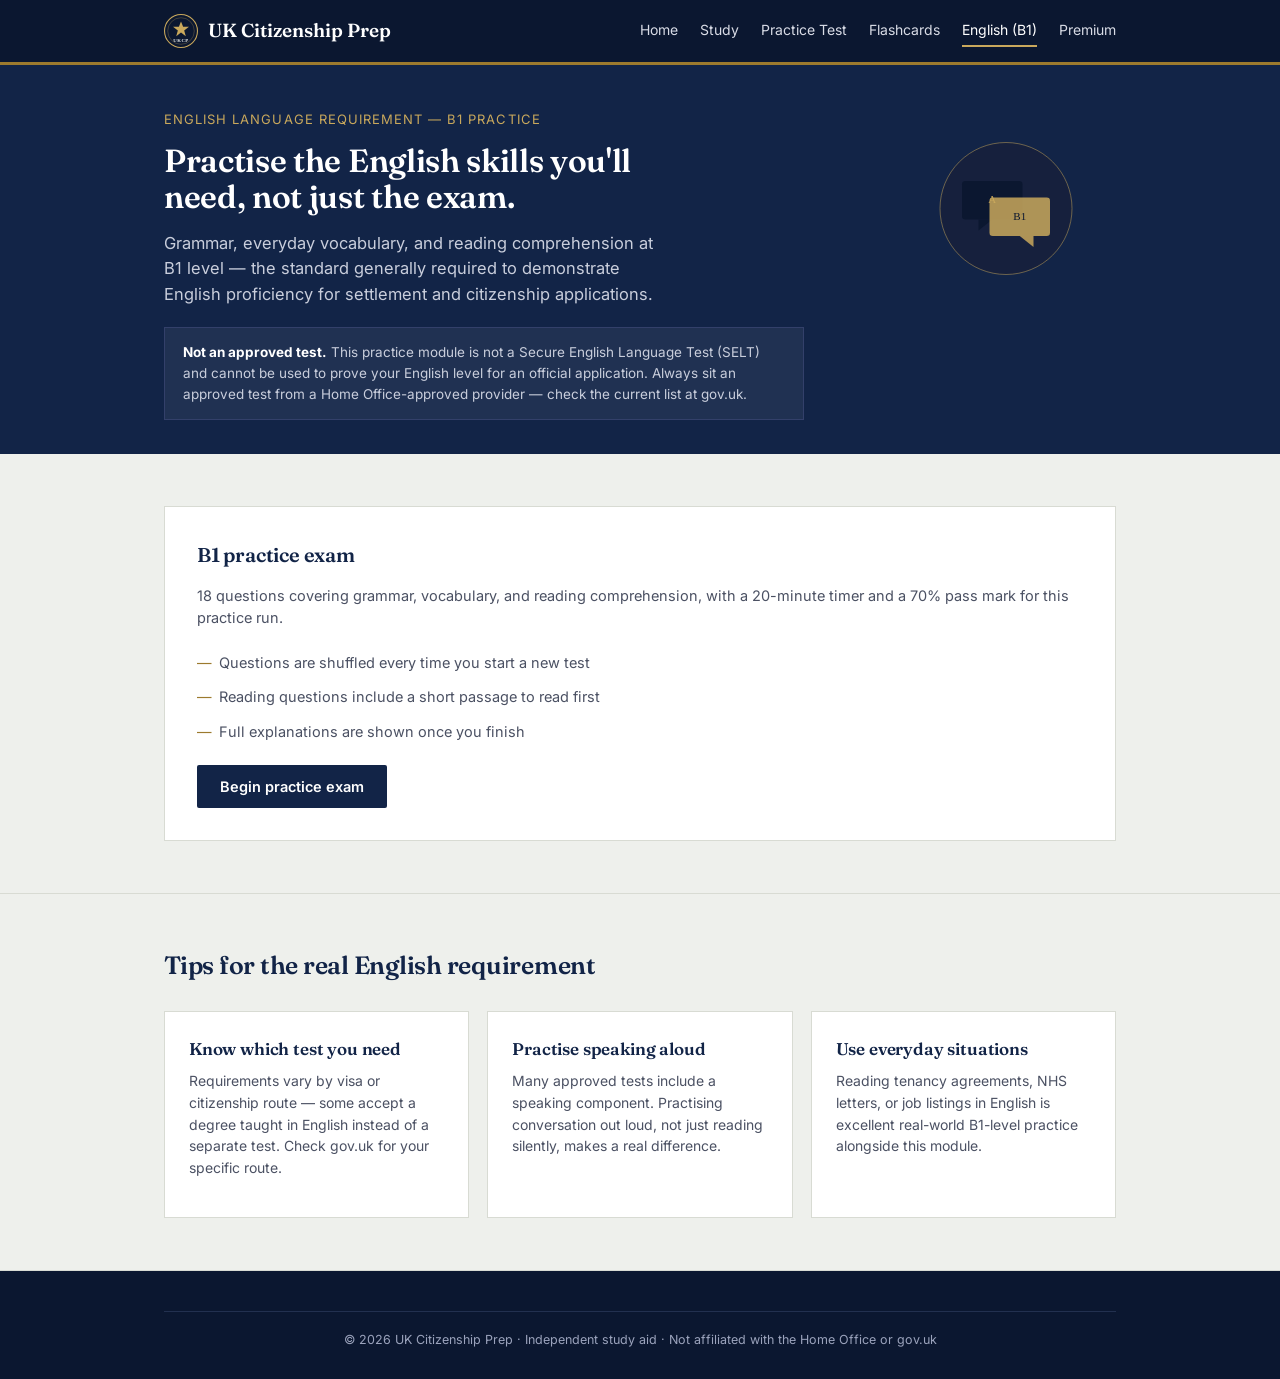
==== english.html @ 9e4d5e1a "Add files via upload" ====
<!DOCTYPE html>
<html lang="en">
<head>
<meta charset="UTF-8">
<meta name="viewport" content="width=device-width, initial-scale=1.0">
<title>English (B1) Practice — UK Citizenship Prep</title>
<link rel="icon" href="assets/logo-mark.svg" type="image/svg+xml">
<link rel="preconnect" href="https://fonts.googleapis.com">
<link rel="preconnect" href="https://fonts.gstatic.com" crossorigin>
<link href="https://fonts.googleapis.com/css2?family=Fraunces:opsz,wght@9..144,400;9..144,500;9..144,600;9..144,700&family=Inter:wght@400;500;600;700&display=swap" rel="stylesheet">
<link rel="stylesheet" href="assets/style.css">
</head>
<body data-page="english">

<header class="site-header">
  <div class="site-header-inner">
    <a class="brand" href="index.html"><img src="assets/logo-mark.svg" alt="UK Citizenship Prep logo"> UK Citizenship Prep</a>
    <nav class="nav" id="mainNav">
      <a href="index.html" data-page="home">Home</a>
      <a href="study.html" data-page="study">Study</a>
      <a href="practice.html" data-page="practice">Practice Test</a>
      <a href="flashcards.html" data-page="flashcards">Flashcards</a>
      <a href="english.html" data-page="english">English (B1)</a>
      <a href="premium.html" data-page="premium">Premium</a>
    </nav>
    <button class="nav-mobile-toggle" id="navToggle">Menu</button>
  </div>
</header>

<section class="hero" style="padding:44px 0 34px;">
  <div class="hero-inner">
    <div class="hero-grid">
      <div>
        <div class="kicker">English Language Requirement — B1 Practice</div>
        <h1 style="font-size:32px;">Practise the English skills you'll need, not just the exam.</h1>
        <p class="lead" style="margin-bottom:0;">Grammar, everyday vocabulary, and reading comprehension at B1 level — the standard generally required to demonstrate English proficiency for settlement and citizenship applications.</p>
      </div>
      <img class="hero-art" src="assets/illus-speech.svg" alt="Illustration representing a conversation" style="max-width:220px;">
    </div>
    <div class="disclaimer" style="margin-top:20px;">
      <strong>Not an approved test.</strong> This practice module is not a Secure English Language Test (SELT) and cannot be used to prove your English level for an official application. Always sit an approved test from a Home Office-approved provider — check the current list at gov.uk.
    </div>
  </div>
</section>

<section class="panel">
  <div class="container">

    <div id="testSetup" class="test-setup">
      <h3>B1 practice exam</h3>
      <p style="color:var(--ink-soft);font-size:14.5px;">18 questions covering grammar, vocabulary, and reading comprehension, with a 20-minute timer and a 70% pass mark for this practice run.</p>
      <ul>
        <li>Questions are shuffled every time you start a new test</li>
        <li>Reading questions include a short passage to read first</li>
        <li>Full explanations are shown once you finish</li>
      </ul>
      <div id="dailyLimitNote" class="limit-note">
        You've used your 3 free practice tests for this session. <a href="premium.html">Upgrade to Premium</a> for unlimited tests.
      </div>
      <button class="btn btn-navy" id="startTestBtn">Begin practice exam</button>
    </div>

    <div id="quizArea" class="hidden"></div>
    <div id="resultsArea" class="hidden"></div>

  </div>
</section>

<section class="panel">
  <div class="container">
    <div class="section-head">
      <h2>Tips for the real English requirement</h2>
    </div>
    <div class="card-grid">
      <div class="feature-card">
        <h3>Know which test you need</h3>
        <p>Requirements vary by visa or citizenship route — some accept a degree taught in English instead of a separate test. Check gov.uk for your specific route.</p>
      </div>
      <div class="feature-card">
        <h3>Practise speaking aloud</h3>
        <p>Many approved tests include a speaking component. Practising conversation out loud, not just reading silently, makes a real difference.</p>
      </div>
      <div class="feature-card">
        <h3>Use everyday situations</h3>
        <p>Reading tenancy agreements, NHS letters, or job listings in English is excellent real-world B1-level practice alongside this module.</p>
      </div>
    </div>
  </div>
</section>

<footer class="site-footer">
  <div class="container">
    <div class="footer-bottom">
      © <span id="footerYear"></span> UK Citizenship Prep · Independent study aid · Not affiliated with the Home Office or gov.uk
    </div>
  </div>
</footer>

<div id="modalRoot"></div>
<script src="assets/questions-english.js"></script>
<script src="assets/quiz-engine.js"></script>
<script src="assets/app.js"></script>
<script>
  initQuizEngine({
    setupId: 'testSetup',
    quizAreaId: 'quizArea',
    resultsId: 'resultsArea',
    limitNoteId: 'dailyLimitNote',
    startBtnId: 'startTestBtn',
    questions: EN_QUESTIONS,
    groups: EN_GROUPS,
    testLength: 18,
    testSeconds: 20 * 60,
    passMark: 0.70,
    freeLimit: 3
  });
</script>
</body>
</html>
---- assets/style.css ----
:root{
  --navy:#122447;
  --navy-deep:#0b1730;
  --paper:#EEF0EC;
  --paper-card:#FFFFFF;
  --ink:#171A21;
  --ink-soft:#4B5163;
  --red:#A31E2E;
  --gold:#9C7A2E;
  --gold-light:#C9A85C;
  --line:#D8DBD3;
  --good:#1F7A4D;
  --bad:#A31E2E;
  --radius:2px;
}
*{box-sizing:border-box;}
html{scroll-behavior:smooth;}
body{margin:0;background:var(--paper);color:var(--ink);font-family:'Inter',sans-serif;line-height:1.55;}
h1,h2,h3,.serif{font-family:'Fraunces',serif;font-weight:600;letter-spacing:-0.01em;color:var(--navy);margin:0;}
a{color:inherit;text-decoration:none;}
img{max-width:100%;display:block;}
.container{max-width:1000px;margin:0 auto;padding:0 24px;}
.hidden{display:none !important;}

/* ---------- Site header ---------- */
.site-header{background:var(--navy-deep);border-bottom:3px solid var(--gold);position:sticky;top:0;z-index:40;}
.site-header-inner{max-width:1000px;margin:0 auto;padding:14px 24px;display:flex;align-items:center;justify-content:space-between;}
.brand{display:flex;align-items:center;gap:10px;font-family:'Fraunces',serif;font-size:19px;font-weight:600;color:#fff;}
.brand img{width:34px;height:34px;}
.nav{display:flex;gap:22px;font-size:14px;}
.nav a{color:#D9DCE6;padding:4px 0;border-bottom:2px solid transparent;}
.nav a:hover,.nav a.active{color:#fff;border-bottom-color:var(--gold-light);}
.header-cta{display:flex;align-items:center;gap:14px;}
.nav-mobile-toggle{display:none;background:none;border:1px solid #3a4666;color:#fff;padding:6px 10px;font-size:13px;cursor:pointer;}
@media(max-width:780px){
  .nav{display:none;}
  .nav-mobile-toggle{display:inline-block;}
  .nav.open{display:flex;flex-direction:column;position:absolute;top:64px;left:0;right:0;background:var(--navy-deep);padding:14px 24px;gap:14px;border-bottom:2px solid var(--gold);}
}

/* ---------- Buttons ---------- */
.btn{font-family:'Inter',sans-serif;font-size:14.5px;font-weight:600;padding:12px 22px;border-radius:var(--radius);cursor:pointer;border:1.5px solid transparent;display:inline-flex;align-items:center;gap:8px;}
.btn-gold{background:var(--gold-light);color:var(--navy-deep);}
.btn-gold:hover{background:#dabb74;}
.btn-outline{background:transparent;border-color:#4a5578;color:#fff;}
.btn-outline:hover{border-color:var(--gold-light);}
.btn-outline-navy{background:transparent;border-color:var(--line);color:var(--navy);}
.btn-outline-navy:hover{border-color:var(--navy);}
.btn-navy{background:var(--navy);color:#fff;}
.btn-navy:hover{background:var(--navy-deep);}
.btn-red{background:var(--red);color:#fff;}
.btn:disabled{opacity:.5;cursor:not-allowed;}
.btn-sm{padding:8px 14px;font-size:13px;}

/* ---------- Hero (shared, per-page kicker/title/lead passed via HTML) ---------- */
.hero{background:var(--navy);color:#fff;padding:56px 0 44px;position:relative;overflow:hidden;}
.hero-grid{display:grid;grid-template-columns:1.1fr .9fr;gap:36px;align-items:center;}
.hero-inner{max-width:1000px;margin:0 auto;padding:0 24px;position:relative;}
.kicker{font-size:13px;color:var(--gold-light);text-transform:uppercase;letter-spacing:.08em;margin-bottom:14px;}
.hero h1{font-size:38px;line-height:1.12;color:#fff;}
.hero p.lead{font-size:16.5px;color:#C9CEDC;max-width:520px;margin:16px 0 26px;}
.cta-row{display:flex;gap:12px;flex-wrap:wrap;}
.hero-art{width:100%;max-width:360px;justify-self:end;}
@media(max-width:780px){.hero-grid{grid-template-columns:1fr;}.hero-art{max-width:220px;margin:0 auto;}}

.disclaimer{margin-top:28px;background:rgba(255,255,255,.06);border:1px solid #33406a;padding:14px 18px;font-size:13.5px;color:#C9CEDC;max-width:640px;}
.disclaimer strong{color:#fff;}

/* info strip */
.infostrip{background:var(--navy-deep);border-top:1px solid #22304f;}
.infostrip-inner{max-width:1000px;margin:0 auto;padding:20px 24px;display:grid;grid-template-columns:repeat(4,1fr);gap:0;}
.infostrip-item{padding:0 20px;border-left:1px solid #2b3a5e;}
.infostrip-item:first-child{border-left:none;padding-left:0;}
.infostrip-num{font-family:'Fraunces',serif;font-size:26px;color:var(--gold-light);}
.infostrip-label{font-size:12.5px;color:#9BA3BC;margin-top:2px;}
@media(max-width:780px){.infostrip-inner{grid-template-columns:1fr 1fr;gap:16px;}.infostrip-item{border-left:none;padding-left:0;padding-bottom:10px;}}

/* ---------- Sections ---------- */
section.panel{padding:52px 0;border-bottom:1px solid var(--line);}
.section-head{display:flex;align-items:baseline;justify-content:space-between;margin-bottom:26px;flex-wrap:wrap;gap:10px;}
.section-head h2{font-size:25px;}
.section-head .sub{color:var(--ink-soft);font-size:14.5px;}

/* feature/module cards on homepage */
.card-grid{display:grid;grid-template-columns:repeat(3,1fr);gap:18px;}
@media(max-width:780px){.card-grid{grid-template-columns:1fr;}}
.feature-card{background:var(--paper-card);border:1px solid var(--line);padding:24px;}
.feature-card .icon{width:38px;height:38px;margin-bottom:14px;}
.feature-card h3{font-size:17px;margin-bottom:8px;}
.feature-card p{font-size:14px;color:var(--ink-soft);margin:0 0 14px;}

/* stat / trust row */
.trust-row{display:flex;gap:28px;flex-wrap:wrap;align-items:center;margin-top:8px;}
.trust-item{font-size:13px;color:var(--ink-soft);display:flex;align-items:center;gap:8px;}
.trust-item .dot{width:6px;height:6px;background:var(--gold);border-radius:50%;}

/* ---------- Chapter / study list ---------- */
.chapter{background:var(--paper-card);border:1px solid var(--line);margin-bottom:14px;}
.chapter-head{display:flex;align-items:center;gap:16px;padding:18px 20px;cursor:pointer;}
.chapter-roman{font-family:'Fraunces',serif;color:var(--gold);font-size:20px;min-width:34px;}
.chapter-head h3{font-size:17px;color:var(--navy);}
.chapter-head .meta{margin-left:auto;font-size:13px;color:var(--ink-soft);}
.chapter-body{padding:0 20px 20px 70px;display:none;}
.chapter.open .chapter-body{display:block;}
.chapter.open .chapter-head{border-bottom:1px solid var(--line);}
.study-q{padding:14px 0;border-top:1px solid #ECEEE6;}
.study-q:first-child{border-top:none;}
.study-q .q{font-weight:600;font-size:14.5px;margin-bottom:6px;}
.study-q .a{font-size:13.5px;color:var(--ink-soft);}
.study-q .a b{color:var(--good);}
@media(max-width:600px){.chapter-body{padding-left:20px;}}

/* ---------- Quiz engine (shared by Life in the UK + English tests) ---------- */
.test-setup{background:var(--paper-card);border:1px solid var(--line);padding:32px;text-align:left;}
.test-setup h3{font-size:20px;margin-bottom:10px;}
.test-setup ul{margin:16px 0;padding-left:0;list-style:none;font-size:14.5px;color:var(--ink-soft);}
.test-setup li{padding:6px 0 6px 22px;position:relative;}
.test-setup li:before{content:"—";position:absolute;left:0;color:var(--gold);}
.limit-note{font-size:13.5px;color:var(--red);margin-bottom:16px;display:none;}
.limit-note a{color:var(--red);text-decoration:underline;cursor:pointer;}

.quiz-shell{background:var(--paper-card);border:1px solid var(--line);}
.quiz-top{display:flex;align-items:center;justify-content:space-between;padding:14px 22px;border-bottom:1px solid var(--line);background:#FAFAF7;font-size:13.5px;color:var(--ink-soft);}
.timer{font-family:'Fraunces',serif;font-size:17px;color:var(--navy);font-variant-numeric:tabular-nums;}
.timer.warn{color:var(--red);}
.progressbar{height:4px;background:var(--line);}
.progressbar-fill{height:100%;background:var(--gold);width:0%;transition:width .2s;}
.quiz-body{padding:32px 30px;}
.quiz-passage{background:#F5F6F1;border-left:3px solid var(--navy);padding:16px 18px;font-size:14px;color:var(--ink-soft);margin-bottom:20px;}
.quiz-chapter-tag{font-size:12px;text-transform:uppercase;letter-spacing:.06em;color:var(--gold);margin-bottom:10px;}
.quiz-q{font-size:19px;color:var(--navy);font-family:'Fraunces',serif;margin-bottom:22px;line-height:1.35;}
.options{display:flex;flex-direction:column;gap:10px;}
.option{text-align:left;border:1px solid var(--line);background:#fff;padding:14px 16px;font-family:'Inter',sans-serif;font-size:14.5px;cursor:pointer;display:flex;gap:12px;align-items:flex-start;width:100%;}
.option:hover{border-color:var(--navy);}
.option .letter{width:22px;height:22px;border:1px solid var(--line);display:flex;align-items:center;justify-content:center;font-size:12px;flex:none;color:var(--ink-soft);}
.option.selected{border-color:var(--navy);background:#F2F4FB;}
.option.selected .letter{background:var(--navy);color:#fff;border-color:var(--navy);}
.option.correct{border-color:var(--good);background:#EFF8F2;}
.option.correct .letter{background:var(--good);color:#fff;border-color:var(--good);}
.option.incorrect{border-color:var(--bad);background:#FBEEEF;}
.option.incorrect .letter{background:var(--bad);color:#fff;border-color:var(--bad);}
.explain{margin-top:16px;padding:14px 16px;background:#F5F6F1;border-left:3px solid var(--gold);font-size:13.5px;color:var(--ink-soft);display:none;}
.explain.show{display:block;}
.quiz-nav{display:flex;justify-content:space-between;padding:18px 30px;border-top:1px solid var(--line);}

.results{padding:36px;text-align:center;}
.results .score{font-family:'Fraunces',serif;font-size:56px;color:var(--navy);}
.results .verdict{font-size:16px;margin:6px 0 26px;font-weight:600;}
.verdict.pass{color:var(--good);}
.verdict.fail{color:var(--bad);}
.breakdown{text-align:left;max-width:440px;margin:0 auto 26px;}
.breakdown-row{display:flex;justify-content:space-between;font-size:13.5px;padding:8px 0;border-bottom:1px solid var(--line);gap:10px;}
.breakdown-bar{background:var(--line);height:6px;width:120px;position:relative;flex:none;}
.breakdown-bar span{position:absolute;left:0;top:0;height:100%;background:var(--gold);}

/* ---------- Flashcards ---------- */
.flash-wrap{display:flex;flex-direction:column;align-items:center;gap:18px;}
.flashcard{width:100%;max-width:520px;height:260px;perspective:1200px;cursor:pointer;}
.flashcard-inner{position:relative;width:100%;height:100%;transition:transform .5s;transform-style:preserve-3d;}
.flashcard.flipped .flashcard-inner{transform:rotateY(180deg);}
.flashcard-face{position:absolute;inset:0;backface-visibility:hidden;background:var(--navy);color:#fff;display:flex;align-items:center;justify-content:center;padding:30px;text-align:center;font-family:'Fraunces',serif;font-size:21px;border:1px solid var(--navy);}
.flashcard-face.back{transform:rotateY(180deg);background:#fff;color:var(--ink);border:1px solid var(--line);font-family:'Inter',sans-serif;font-size:15.5px;font-weight:500;}
.flashcard-face .tag{position:absolute;top:14px;left:16px;font-size:11px;text-transform:uppercase;letter-spacing:.07em;color:var(--gold-light);}
.flashcard-face.back .tag{color:var(--gold);}
.flash-count{font-size:13.5px;color:var(--ink-soft);}
.flash-controls{display:flex;gap:14px;align-items:center;}

/* ---------- Pricing / premium ---------- */
.premium-band{background:var(--navy-deep);color:#fff;}
.compare{display:grid;grid-template-columns:repeat(3,1fr);gap:18px;margin-top:28px;}
@media(max-width:900px){.compare{grid-template-columns:1fr;}}
.plan{background:#16203D;border:1px solid #2b3a5e;padding:26px;display:flex;flex-direction:column;}
.plan.gold{border-color:var(--gold-light);background:#1A2646;position:relative;}
.plan.gold .ribbon{position:absolute;top:-11px;right:20px;background:var(--gold-light);color:var(--navy-deep);font-size:11px;font-weight:700;padding:4px 10px;letter-spacing:.03em;}
.plan h3{color:#fff;font-size:18px;}
.plan .price{font-family:'Fraunces',serif;font-size:30px;color:var(--gold-light);margin:8px 0 4px;}
.plan .price small{font-size:13px;color:#9BA3BC;font-family:'Inter',sans-serif;}
.plan .desc{font-size:13px;color:#9BA3BC;margin-bottom:16px;}
.plan ul{list-style:none;padding:0;margin:0 0 22px;font-size:13.5px;color:#C9CEDC;flex:1;}
.plan li{padding:7px 0 7px 22px;position:relative;}
.plan li:before{content:"✓";position:absolute;left:0;color:var(--gold-light);}
.plan li.no:before{content:"–";color:#5b6789;}
.plan li.no{color:#7a83a0;}

.coming-soon-badge{display:inline-flex;align-items:center;gap:6px;background:#FBF3E2;border:1px solid var(--gold);color:#7a5f22;font-size:12.5px;padding:4px 10px;margin-bottom:10px;}

/* FAQ accordion */
.faq-item{border-bottom:1px solid var(--line);}
.faq-q{padding:16px 0;display:flex;justify-content:space-between;align-items:center;cursor:pointer;font-weight:600;font-size:15px;color:var(--navy);}
.faq-a{padding:0 0 16px;font-size:14px;color:var(--ink-soft);display:none;}
.faq-item.open .faq-a{display:block;}
.faq-plus{transition:transform .2s;}
.faq-item.open .faq-plus{transform:rotate(45deg);}

/* modal */
.modal-backdrop{position:fixed;inset:0;background:rgba(11,23,48,.6);display:flex;align-items:center;justify-content:center;padding:20px;z-index:50;}
.modal{background:#fff;max-width:440px;width:100%;padding:30px;border-top:4px solid var(--gold);}
.modal h3{font-size:20px;margin-bottom:12px;}
.modal p{font-size:14.5px;color:var(--ink-soft);margin-bottom:18px;}
.modal .actions{display:flex;justify-content:flex-end;gap:10px;}

/* footer */
.site-footer{padding:40px 0 30px;background:var(--navy-deep);color:#9BA3BC;margin-top:0;}
.footer-grid{display:grid;grid-template-columns:2fr 1fr 1fr;gap:24px;margin-bottom:28px;}
@media(max-width:700px){.footer-grid{grid-template-columns:1fr;}}
.footer-brand{display:flex;align-items:center;gap:10px;color:#fff;font-family:'Fraunces',serif;font-size:17px;margin-bottom:10px;}
.footer-brand img{width:26px;height:26px;}
.footer-col h4{color:#fff;font-size:13px;text-transform:uppercase;letter-spacing:.06em;margin-bottom:12px;}
.footer-col a{display:block;font-size:13.5px;color:#9BA3BC;padding:4px 0;}
.footer-col a:hover{color:#fff;}
.footer-bottom{border-top:1px solid #22304f;padding-top:18px;font-size:12.5px;text-align:center;}
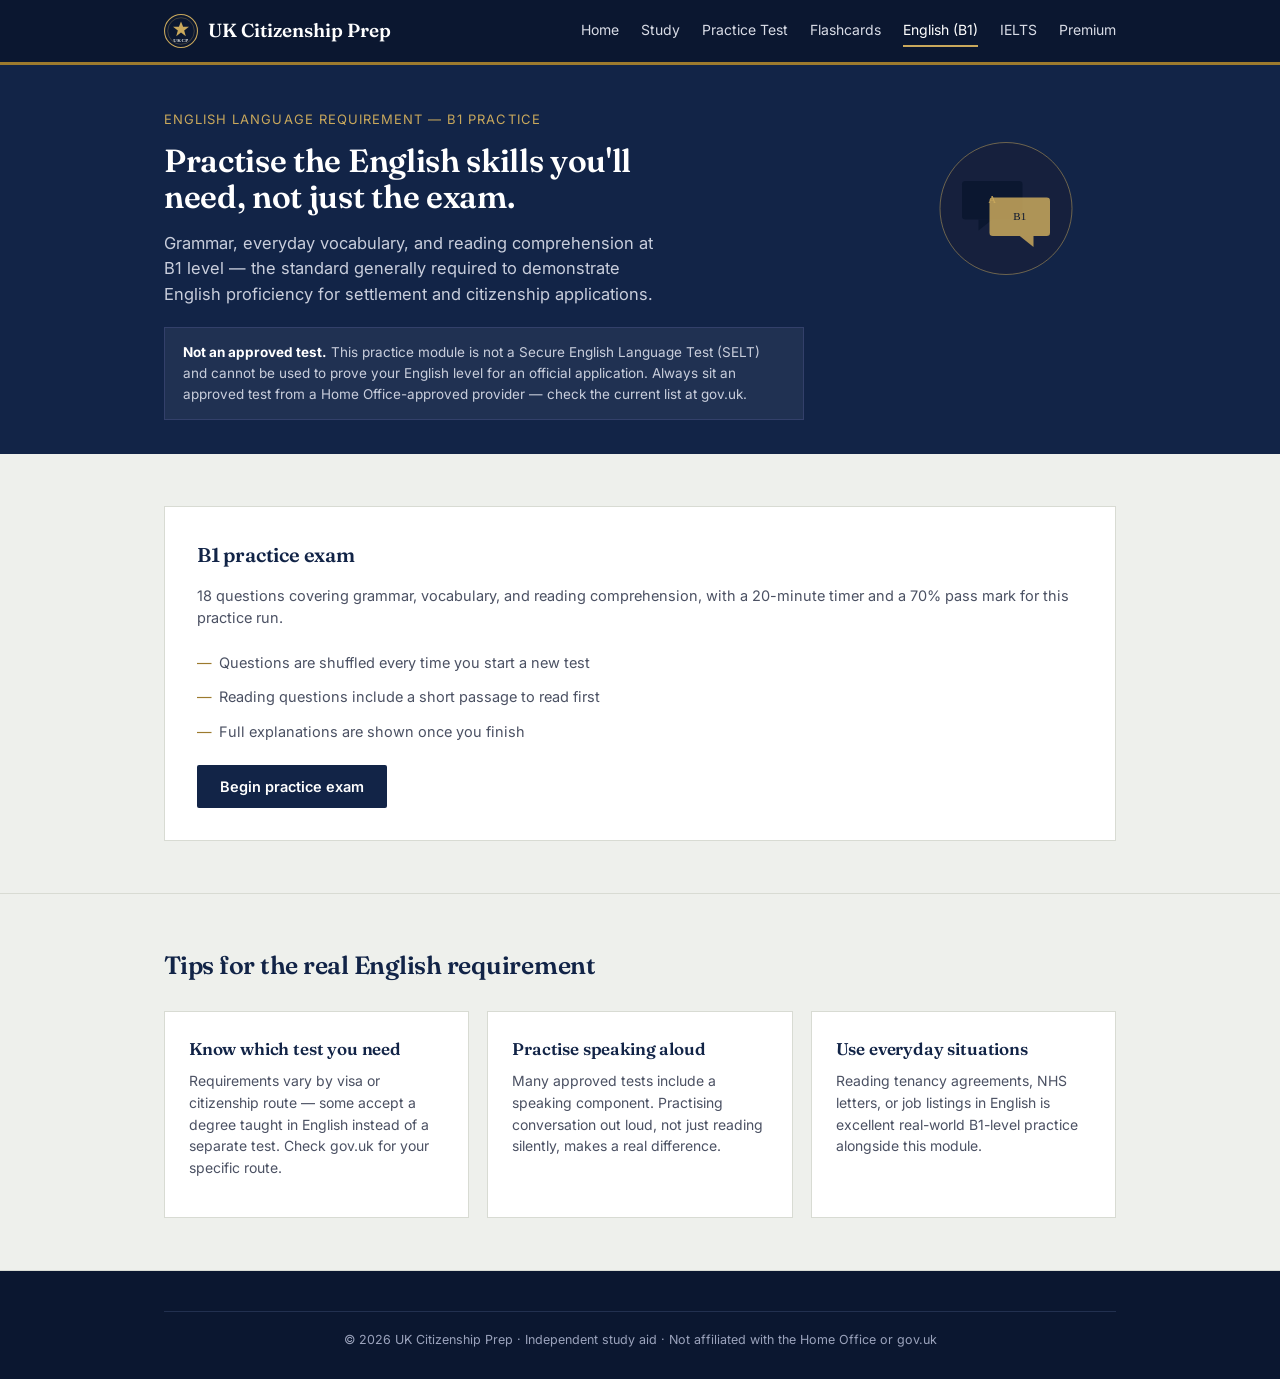
==== commit 50e2b0d5: "Add files via upload" ====
--- a/english.html
+++ b/english.html
@@ -21,9 +21,10 @@
       <a href="practice.html" data-page="practice">Practice Test</a>
       <a href="flashcards.html" data-page="flashcards">Flashcards</a>
       <a href="english.html" data-page="english">English (B1)</a>
+      <a href="ielts.html" data-page="ielts">IELTS</a>
       <a href="premium.html" data-page="premium">Premium</a>
     </nav>
-    <button class="nav-mobile-toggle" id="navToggle">Menu</button>
+    <button class="nav-mobile-toggle" id="navToggle" aria-expanded="false" aria-controls="mainNav" aria-label="Toggle navigation menu">Menu</button>
   </div>
 </header>
 
@@ -98,6 +99,8 @@
 
 <div id="modalRoot"></div>
 <script src="assets/questions-english.js"></script>
+<script src="assets/config.js"></script>
+<script src="assets/premium.js"></script>
 <script src="assets/quiz-engine.js"></script>
 <script src="assets/app.js"></script>
 <script>
@@ -112,7 +115,8 @@
     testLength: 18,
     testSeconds: 20 * 60,
     passMark: 0.70,
-    freeLimit: 3
+    freeLimit: 3,
+    module: 'english'
   });
 </script>
 </body>
